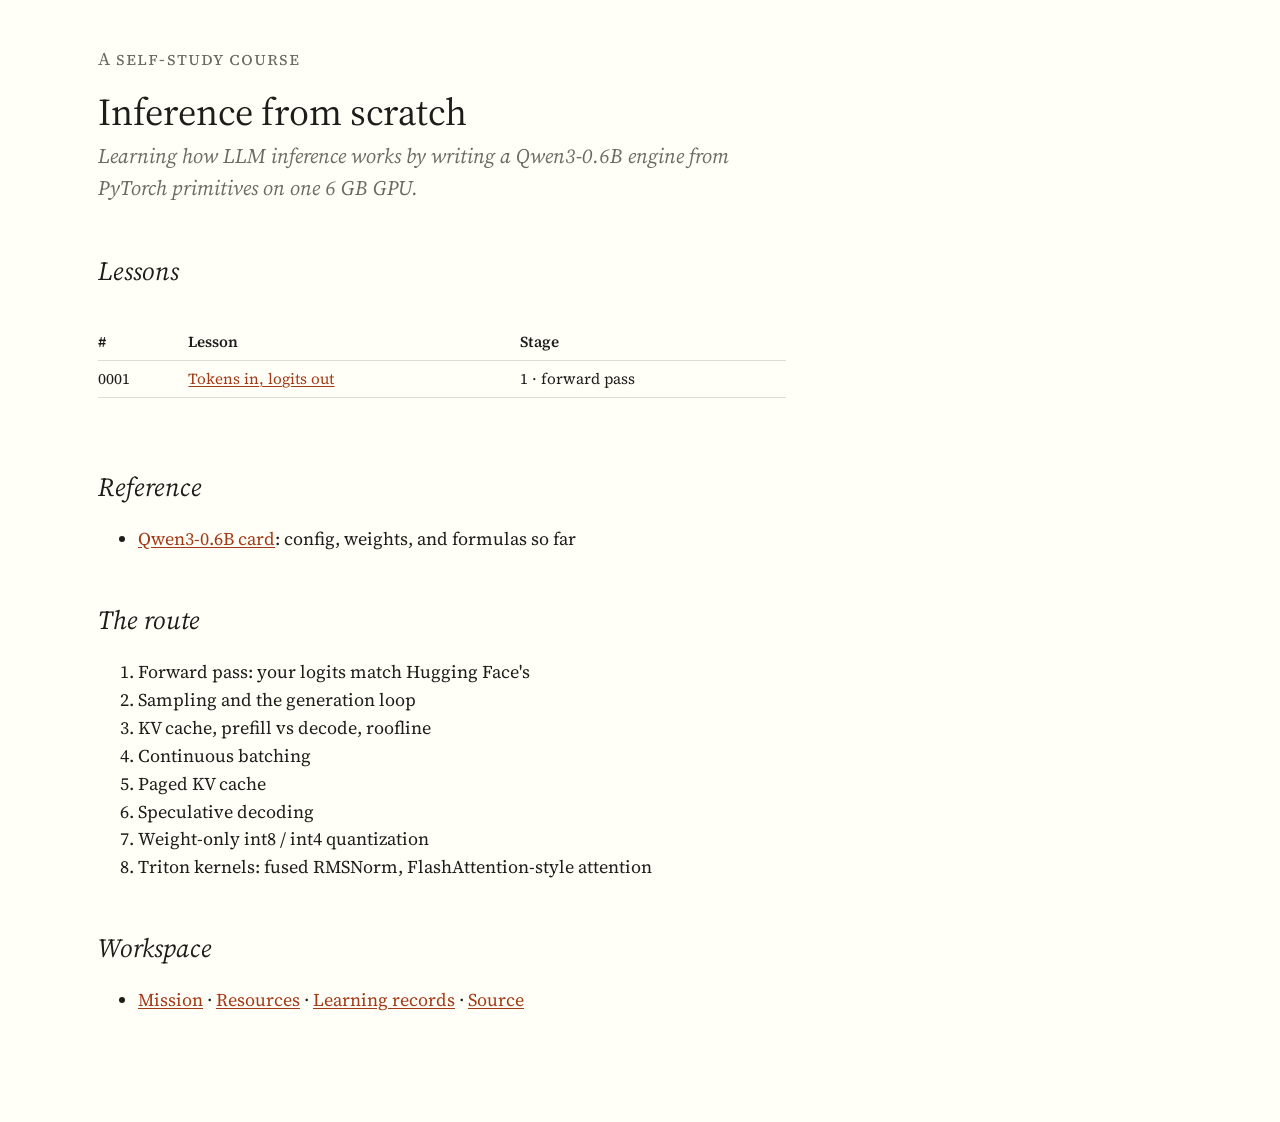
==== index.html @ fa654194 "Course scaffold and lesson 0001: tokens in, logits out" ====
<!doctype html>
<html lang="en">
<head>
<meta charset="utf-8">
<meta name="viewport" content="width=device-width, initial-scale=1">
<title>Inference From Scratch</title>
<link rel="stylesheet" href="assets/course.css">
</head>
<body>
<main>
<p class="kicker">A self-study course</p>
<h1>Inference from scratch</h1>
<p class="subtitle">Learning how LLM inference works by writing a Qwen3-0.6B engine from PyTorch primitives on one 6 GB GPU.</p>

<h2>Lessons</h2>
<div class="table-wrap"><table>
<tr><th>#</th><th>Lesson</th><th>Stage</th></tr>
<tr><td>0001</td><td><a href="lessons/0001-tokens-in-logits-out.html">Tokens in, logits out</a></td><td>1 · forward pass</td></tr>
</table></div>

<h2>Reference</h2>
<ul>
<li><a href="reference/qwen3-0.6b.html">Qwen3-0.6B card</a>: config, weights, and formulas so far</li>
</ul>

<h2>The route</h2>
<ol>
<li>Forward pass: your logits match Hugging Face's</li>
<li>Sampling and the generation loop</li>
<li>KV cache, prefill vs decode, roofline</li>
<li>Continuous batching</li>
<li>Paged KV cache</li>
<li>Speculative decoding</li>
<li>Weight-only int8 / int4 quantization</li>
<li>Triton kernels: fused RMSNorm, FlashAttention-style attention</li>
</ol>

<h2>Workspace</h2>
<ul>
<li><a href="https://github.com/TanJeeSchuan/InferenceLearn/blob/main/MISSION.md">Mission</a> · <a href="https://github.com/TanJeeSchuan/InferenceLearn/blob/main/RESOURCES.md">Resources</a> · <a href="https://github.com/TanJeeSchuan/InferenceLearn/tree/main/learning-records">Learning records</a> · <a href="https://github.com/TanJeeSchuan/InferenceLearn">Source</a></li>
</ul>
</main>
</body>
</html>
---- assets/course.css ----
/* Shared stylesheet for every lesson and reference page. */
@import url("https://fonts.googleapis.com/css2?family=Source+Serif+4:ital,opsz,wght@0,8..60,400;0,8..60,600;1,8..60,400&family=IBM+Plex+Mono:wght@400;500&display=swap");

:root {
  --bg: #fffff8;
  --fg: #1d1d1b;
  --muted: #6b6b66;
  --rule: #dcdcd2;
  --accent: #a33a17;
  --code-bg: #f3f1e7;
  --ok: #2f6f3e;
  --ok-bg: #e5f0e3;
  --bad: #9b2c2c;
  --bad-bg: #f6e4e1;
  --serif: "Source Serif 4", Georgia, serif;
  --mono: "IBM Plex Mono", ui-monospace, monospace;
  color-scheme: light;
}
@media (prefers-color-scheme: dark) {
  :root:not([data-theme="light"]) {
    --bg: #151513; --fg: #e8e6dc; --muted: #9a988e; --rule: #34332e; --accent: #e08a5f;
    --code-bg: #20201d; --ok: #8fcf9c; --ok-bg: #1d2b20; --bad: #ef9a8f; --bad-bg: #2f1c1a;
    color-scheme: dark;
  }
}
:root[data-theme="dark"] {
  --bg: #151513; --fg: #e8e6dc; --muted: #9a988e; --rule: #34332e; --accent: #e08a5f;
  --code-bg: #20201d; --ok: #8fcf9c; --ok-bg: #1d2b20; --bad: #ef9a8f; --bad-bg: #2f1c1a;
  color-scheme: dark;
}

* { box-sizing: border-box; }
html { font-size: 18px; }
body {
  margin: 0; background: var(--bg); color: var(--fg);
  font-family: var(--serif); line-height: 1.55; font-optical-sizing: auto;
  -webkit-text-size-adjust: 100%;
}
main { max-width: 40rem; margin: 0 auto; padding: 2.5rem 16px 5rem; }
@media (min-width: 1150px) { main { margin-left: max(16px, calc(50% - 31rem)); } }

h1 { font-weight: 400; font-size: 2.1rem; line-height: 1.15; margin: 0 0 .3rem; }
h2 { font-weight: 400; font-style: italic; font-size: 1.45rem; margin: 2.6rem 0 .6rem; }
h3 { font-weight: 600; font-size: 1rem; margin: 1.8rem 0 .4rem; }
p, li { hyphens: auto; }
a { color: var(--accent); text-underline-offset: 2px; }
hr { border: 0; border-top: 1px solid var(--rule); margin: 2.5rem 0; }
.kicker { font-variant: small-caps; letter-spacing: .06em; color: var(--muted); margin: 0 0 1rem; }
.subtitle { font-style: italic; color: var(--muted); font-size: 1.15rem; margin: 0 0 2rem; }

code, pre, kbd { font-family: var(--mono); font-size: .8em; }
code { background: var(--code-bg); padding: .08em .3em; border-radius: 3px; }
pre { background: var(--code-bg); padding: .9rem 1rem; overflow-x: auto; border-radius: 4px; line-height: 1.45; }
pre code { background: none; padding: 0; font-size: 1em; }

/* Tufte-style sidenotes: in the margin on wide screens, inline below. */
.sn {
  float: right; clear: right; width: 15rem; margin: .2rem -17.5rem 1rem 0;
  font-size: .78rem; line-height: 1.4; color: var(--muted);
}
@media (max-width: 1149px) {
  .sn { float: none; display: block; width: auto; margin: .6rem 0 .9rem; padding-left: .8rem; border-left: 2px solid var(--rule); }
}

.math { font-family: var(--mono); font-size: .85rem; text-align: center; margin: 1.2rem 0; overflow-x: auto; }
table { border-collapse: collapse; margin: 1.2rem 0; font-size: .85rem; width: 100%; }
th, td { text-align: left; padding: .35rem .6rem .35rem 0; border-bottom: 1px solid var(--rule); vertical-align: top; }
th { font-weight: 600; }
td code { white-space: nowrap; }
.table-wrap { overflow-x: auto; }

/* Callouts */
.task, .source, .ask {
  margin: 1.6rem 0; padding: 1rem 1.1rem; border: 1px solid var(--rule); border-radius: 4px;
}
.task { border-left: 4px solid var(--accent); }
.task > :first-child, .source > :first-child, .ask > :first-child { margin-top: 0; }
.task > :last-child, .source > :last-child, .ask > :last-child { margin-bottom: 0; }
.label { font-variant: small-caps; letter-spacing: .06em; color: var(--accent); font-weight: 600; }

/* Quiz (assets/quiz.js) */
.quiz { margin: 1.4rem 0; }
.quiz .q { margin: 0 0 .5rem; }
.quiz .opts { display: grid; gap: .4rem; }
.quiz button {
  font: inherit; font-size: .9rem; text-align: left; color: var(--fg); background: transparent;
  border: 1px solid var(--rule); border-radius: 4px; padding: .5rem .75rem; cursor: pointer;
}
.quiz button:hover:not(:disabled) { border-color: var(--accent); }
.quiz button:disabled { cursor: default; }
.quiz button.right { background: var(--ok-bg); border-color: var(--ok); }
.quiz button.wrong { background: var(--bad-bg); border-color: var(--bad); }
.quiz .why { display: none; font-size: .85rem; color: var(--muted); margin: .5rem 0 0; }
.quiz.done .why { display: block; }
.quiz-score { font-size: .85rem; color: var(--muted); font-style: italic; }

/* Predict-then-reveal (assets/quiz.js) */
.predict textarea {
  width: 100%; min-height: 4.5rem; font: inherit; font-size: .9rem; color: var(--fg);
  background: var(--code-bg); border: 1px solid var(--rule); border-radius: 4px; padding: .6rem;
}
.predict button {
  font: inherit; font-size: .85rem; margin-top: .5rem; padding: .4rem .9rem; cursor: pointer;
  color: var(--bg); background: var(--accent); border: 0; border-radius: 4px;
}
.predict .reveal { display: none; margin-top: 1rem; }
.predict.locked .reveal { display: block; }
.predict.locked button { display: none; }

nav.pager { display: flex; justify-content: space-between; gap: 1rem; font-size: .9rem; margin-top: 3rem; }

@media print {
  html { font-size: 11pt; }
  body { background: #fff; color: #000; }
  main { max-width: none; margin: 0; padding: 0 0 0 0; }
  .sn { float: none; display: block; width: auto; margin: .3rem 0 .6rem; padding-left: .6rem; border-left: 1px solid #999; color: #444; }
  .quiz .why, .predict .reveal { display: block; }
  .quiz button, .predict textarea, .predict button, nav.pager { display: none; }
  pre { white-space: pre-wrap; }
  a { color: inherit; }
}
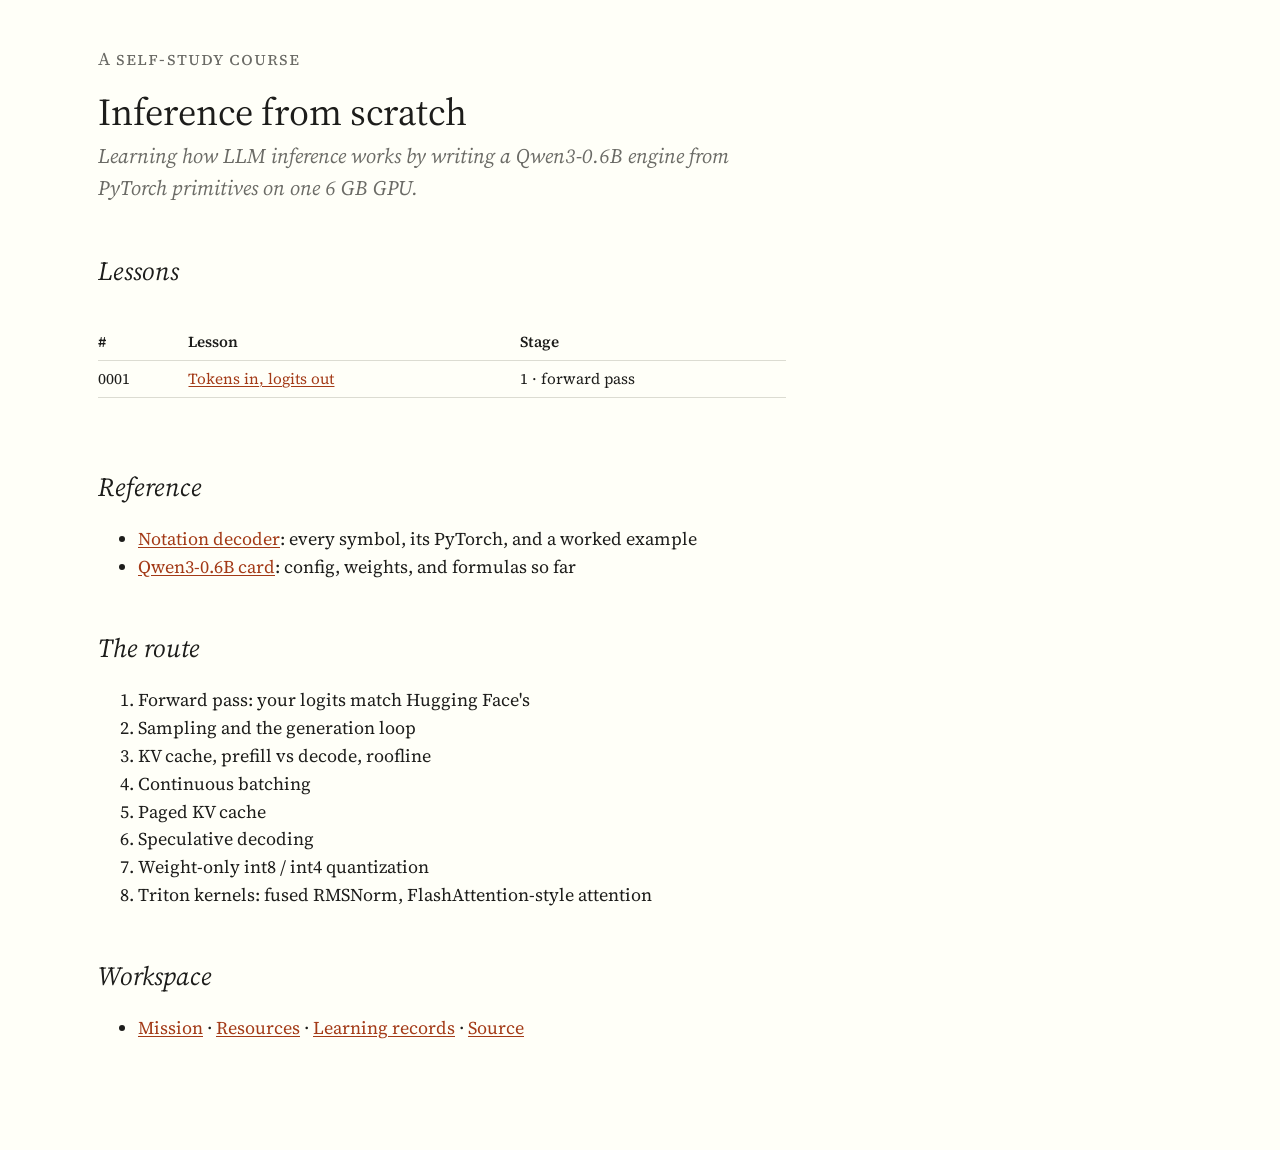
==== commit 169a1880: "Add notation decoder reference, link it from lesson 0001" ====
--- a/index.html
+++ b/index.html
@@ -20,6 +20,7 @@
 
 <h2>Reference</h2>
 <ul>
+<li><a href="reference/notation.html">Notation decoder</a>: every symbol, its PyTorch, and a worked example</li>
 <li><a href="reference/qwen3-0.6b.html">Qwen3-0.6B card</a>: config, weights, and formulas so far</li>
 </ul>
 
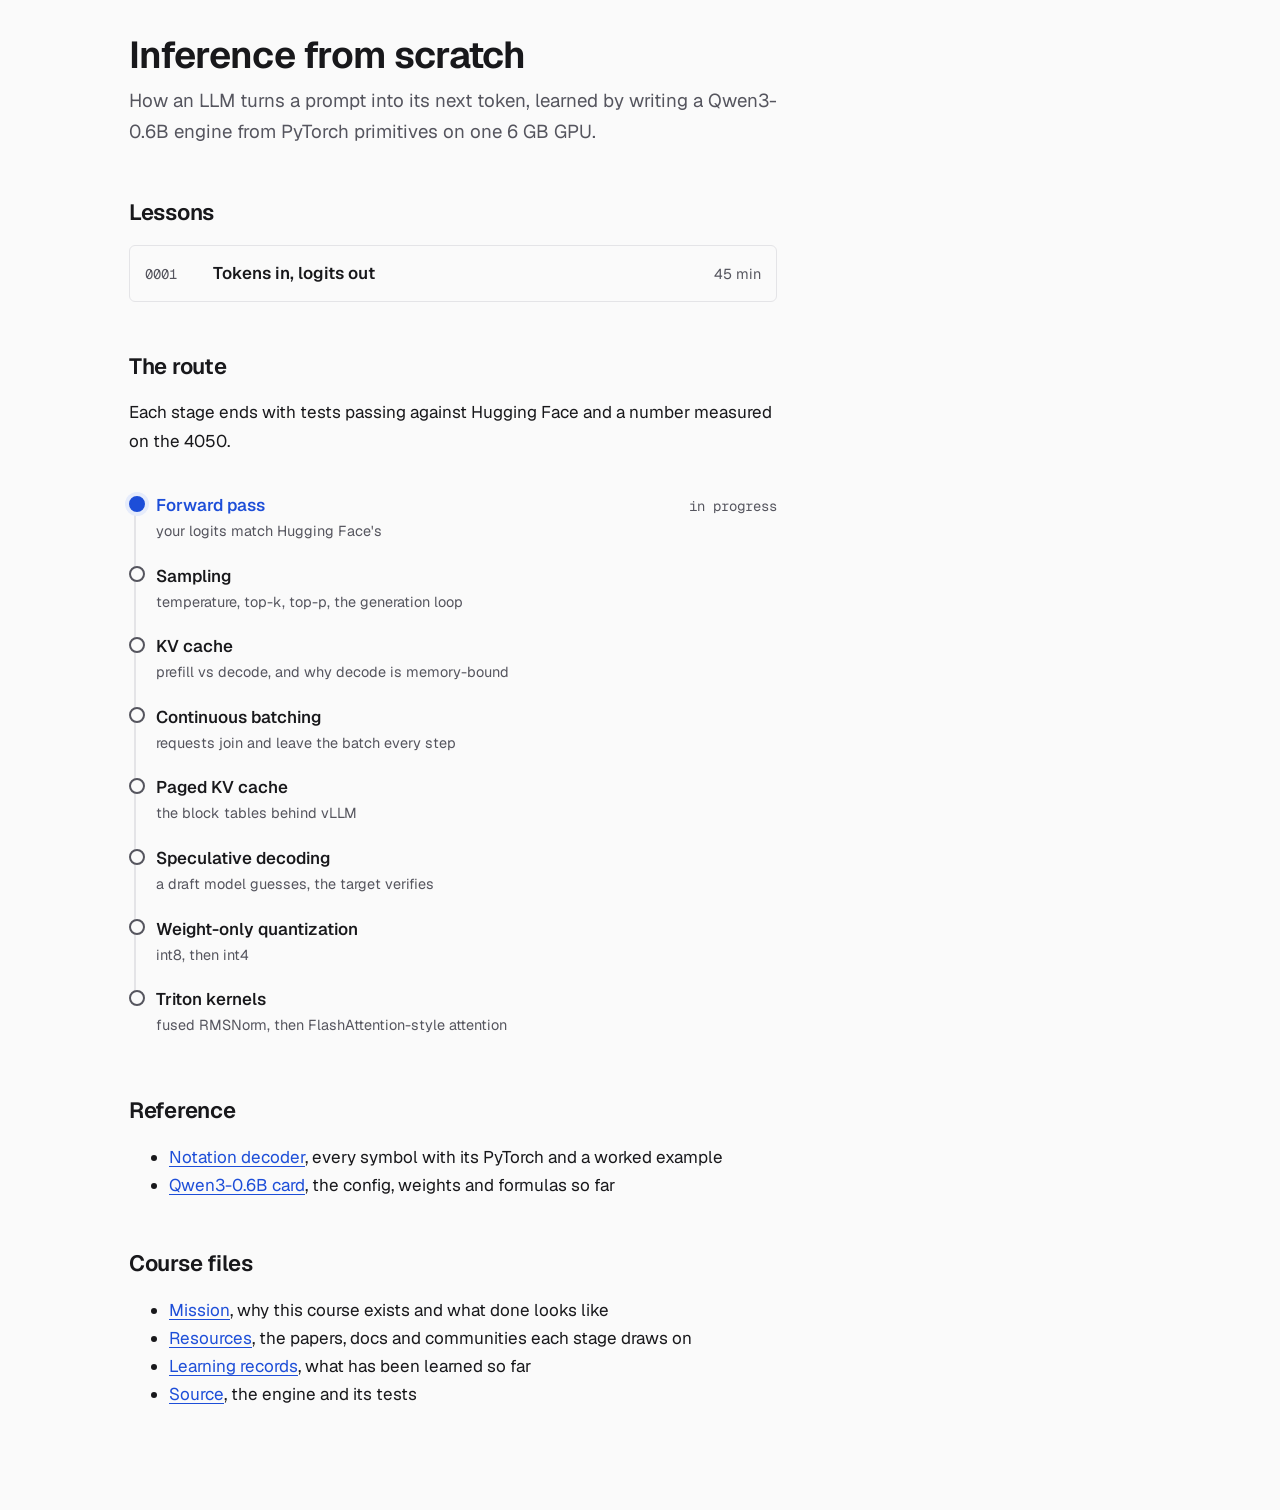
==== commit f91c6fb1: "Restyle course pages: Geist, single blue accent, pipeline rail, plainer copy" ====
--- a/index.html
+++ b/index.html
@@ -4,41 +4,44 @@
 <meta charset="utf-8">
 <meta name="viewport" content="width=device-width, initial-scale=1">
 <title>Inference From Scratch</title>
+<link rel="preload" href="assets/fonts/geist-latin-wght-normal.woff2" as="font" type="font/woff2" crossorigin>
 <link rel="stylesheet" href="assets/course.css">
 </head>
 <body>
 <main>
-<p class="kicker">A self-study course</p>
 <h1>Inference from scratch</h1>
-<p class="subtitle">Learning how LLM inference works by writing a Qwen3-0.6B engine from PyTorch primitives on one 6 GB GPU.</p>
+<p class="lede">How an LLM turns a prompt into its next token, learned by writing a Qwen3-0.6B engine from PyTorch primitives on one 6 GB GPU.</p>
 
 <h2>Lessons</h2>
-<div class="table-wrap"><table>
-<tr><th>#</th><th>Lesson</th><th>Stage</th></tr>
-<tr><td>0001</td><td><a href="lessons/0001-tokens-in-logits-out.html">Tokens in, logits out</a></td><td>1 · forward pass</td></tr>
-</table></div>
+<ol class="lessons">
+  <li><a href="lessons/0001-tokens-in-logits-out.html"><span class="n">0001</span><span class="t">Tokens in, logits out</span><span class="m">45 min</span></a></li>
+</ol>
+
+<h2>The route</h2>
+<p>Each stage ends with tests passing against Hugging Face and a number measured on the 4050.</p>
+<ol class="rail">
+  <li class="now"><span class="what">Forward pass<small>your logits match Hugging Face's</small></span><span class="shape">in progress</span></li>
+  <li><span class="what">Sampling<small>temperature, top-k, top-p, the generation loop</small></span></li>
+  <li><span class="what">KV cache<small>prefill vs decode, and why decode is memory-bound</small></span></li>
+  <li><span class="what">Continuous batching<small>requests join and leave the batch every step</small></span></li>
+  <li><span class="what">Paged KV cache<small>the block tables behind vLLM</small></span></li>
+  <li><span class="what">Speculative decoding<small>a draft model guesses, the target verifies</small></span></li>
+  <li><span class="what">Weight-only quantization<small>int8, then int4</small></span></li>
+  <li><span class="what">Triton kernels<small>fused RMSNorm, then FlashAttention-style attention</small></span></li>
+</ol>
 
 <h2>Reference</h2>
 <ul>
-<li><a href="reference/notation.html">Notation decoder</a>: every symbol, its PyTorch, and a worked example</li>
-<li><a href="reference/qwen3-0.6b.html">Qwen3-0.6B card</a>: config, weights, and formulas so far</li>
+  <li><a href="reference/notation.html">Notation decoder</a>, every symbol with its PyTorch and a worked example</li>
+  <li><a href="reference/qwen3-0.6b.html">Qwen3-0.6B card</a>, the config, weights and formulas so far</li>
 </ul>
 
-<h2>The route</h2>
-<ol>
-<li>Forward pass: your logits match Hugging Face's</li>
-<li>Sampling and the generation loop</li>
-<li>KV cache, prefill vs decode, roofline</li>
-<li>Continuous batching</li>
-<li>Paged KV cache</li>
-<li>Speculative decoding</li>
-<li>Weight-only int8 / int4 quantization</li>
-<li>Triton kernels: fused RMSNorm, FlashAttention-style attention</li>
-</ol>
-
-<h2>Workspace</h2>
+<h2>Course files</h2>
 <ul>
-<li><a href="https://github.com/TanJeeSchuan/InferenceLearn/blob/main/MISSION.md">Mission</a> · <a href="https://github.com/TanJeeSchuan/InferenceLearn/blob/main/RESOURCES.md">Resources</a> · <a href="https://github.com/TanJeeSchuan/InferenceLearn/tree/main/learning-records">Learning records</a> · <a href="https://github.com/TanJeeSchuan/InferenceLearn">Source</a></li>
+  <li><a href="https://github.com/TanJeeSchuan/InferenceLearn/blob/main/MISSION.md">Mission</a>, why this course exists and what done looks like</li>
+  <li><a href="https://github.com/TanJeeSchuan/InferenceLearn/blob/main/RESOURCES.md">Resources</a>, the papers, docs and communities each stage draws on</li>
+  <li><a href="https://github.com/TanJeeSchuan/InferenceLearn/tree/main/learning-records">Learning records</a>, what has been learned so far</li>
+  <li><a href="https://github.com/TanJeeSchuan/InferenceLearn">Source</a>, the engine and its tests</li>
 </ul>
 </main>
 </body>
--- a/assets/course.css
+++ b/assets/course.css
@@ -1,121 +1,185 @@
-/* Shared stylesheet for every lesson and reference page. */
-@import url("https://fonts.googleapis.com/css2?family=Source+Serif+4:ital,opsz,wght@0,8..60,400;0,8..60,600;1,8..60,400&family=IBM+Plex+Mono:wght@400;500&display=swap");
+/* Shared stylesheet for every course page.
+   Shape rule: blocks and controls use --radius (6px); inline code uses 4px. */
+
+@font-face {
+  font-family: "Geist";
+  src: url("fonts/geist-latin-wght-normal.woff2") format("woff2-variations");
+  font-weight: 100 900;
+  font-display: swap;
+}
+@font-face {
+  font-family: "Geist Mono";
+  src: url("fonts/geist-mono-latin-wght-normal.woff2") format("woff2-variations");
+  font-weight: 100 900;
+  font-display: swap;
+}
 
 :root {
-  --bg: #fffff8;
-  --fg: #1d1d1b;
-  --muted: #6b6b66;
-  --rule: #dcdcd2;
-  --accent: #a33a17;
-  --code-bg: #f3f1e7;
-  --ok: #2f6f3e;
-  --ok-bg: #e5f0e3;
-  --bad: #9b2c2c;
-  --bad-bg: #f6e4e1;
-  --serif: "Source Serif 4", Georgia, serif;
-  --mono: "IBM Plex Mono", ui-monospace, monospace;
+  --bg: #fafafa;
+  --fg: #18181b;
+  --muted: #55555e;
+  --rule: #e4e4e7;
+  --code-bg: #f0f0f2;
+  --accent: #1d4ed8;
+  --accent-soft: #e6ecfb;
+  --ok: #166534;
+  --ok-bg: #e7f4ea;
+  --bad: #9f1d1d;
+  --bad-bg: #fbeaea;
+  --radius: 6px;
+  --sans: "Geist", ui-sans-serif, system-ui, sans-serif;
+  --mono: "Geist Mono", ui-monospace, "SF Mono", Menlo, monospace;
   color-scheme: light;
 }
 @media (prefers-color-scheme: dark) {
   :root:not([data-theme="light"]) {
-    --bg: #151513; --fg: #e8e6dc; --muted: #9a988e; --rule: #34332e; --accent: #e08a5f;
-    --code-bg: #20201d; --ok: #8fcf9c; --ok-bg: #1d2b20; --bad: #ef9a8f; --bad-bg: #2f1c1a;
+    --bg: #111113; --fg: #e7e7ea; --muted: #a1a1aa; --rule: #2a2a2f; --code-bg: #1b1b1f;
+    --accent: #8aa9ff; --accent-soft: #1a2340;
+    --ok: #86d29b; --ok-bg: #14261a; --bad: #f19c9c; --bad-bg: #2c1515;
     color-scheme: dark;
   }
 }
 :root[data-theme="dark"] {
-  --bg: #151513; --fg: #e8e6dc; --muted: #9a988e; --rule: #34332e; --accent: #e08a5f;
-  --code-bg: #20201d; --ok: #8fcf9c; --ok-bg: #1d2b20; --bad: #ef9a8f; --bad-bg: #2f1c1a;
+  --bg: #111113; --fg: #e7e7ea; --muted: #a1a1aa; --rule: #2a2a2f; --code-bg: #1b1b1f;
+  --accent: #8aa9ff; --accent-soft: #1a2340;
+  --ok: #86d29b; --ok-bg: #14261a; --bad: #f19c9c; --bad-bg: #2c1515;
   color-scheme: dark;
 }
 
 * { box-sizing: border-box; }
-html { font-size: 18px; }
+html { font-size: 17px; -webkit-text-size-adjust: 100%; }
 body {
   margin: 0; background: var(--bg); color: var(--fg);
-  font-family: var(--serif); line-height: 1.55; font-optical-sizing: auto;
-  -webkit-text-size-adjust: 100%;
+  font-family: var(--sans); line-height: 1.65; font-feature-settings: "ss01";
 }
-main { max-width: 40rem; margin: 0 auto; padding: 2.5rem 16px 5rem; }
+main { max-width: 40rem; margin: 0 auto; padding: 2rem 16px 5rem; }
 @media (min-width: 1150px) { main { margin-left: max(16px, calc(50% - 31rem)); } }
 
-h1 { font-weight: 400; font-size: 2.1rem; line-height: 1.15; margin: 0 0 .3rem; }
-h2 { font-weight: 400; font-style: italic; font-size: 1.45rem; margin: 2.6rem 0 .6rem; }
-h3 { font-weight: 600; font-size: 1rem; margin: 1.8rem 0 .4rem; }
-p, li { hyphens: auto; }
-a { color: var(--accent); text-underline-offset: 2px; }
-hr { border: 0; border-top: 1px solid var(--rule); margin: 2.5rem 0; }
-.kicker { font-variant: small-caps; letter-spacing: .06em; color: var(--muted); margin: 0 0 1rem; }
-.subtitle { font-style: italic; color: var(--muted); font-size: 1.15rem; margin: 0 0 2rem; }
+/* Type */
+h1 { font-size: 2.2rem; line-height: 1.12; font-weight: 650; letter-spacing: -0.025em; margin: 0 0 .6rem; }
+h2 { font-size: 1.3rem; line-height: 1.3; font-weight: 620; letter-spacing: -0.012em; margin: 3rem 0 .7rem; }
+h3 { font-size: 1rem; font-weight: 620; margin: 1.8rem 0 .4rem; }
+p, li { max-width: 68ch; }
+a { color: var(--accent); text-decoration-thickness: 1px; text-underline-offset: 3px; }
+a:hover { text-decoration-thickness: 2px; }
+:focus-visible { outline: 2px solid var(--accent); outline-offset: 2px; border-radius: 4px; }
+dfn { font-style: normal; font-weight: 600; }
+.lede { font-size: 1.1rem; color: var(--muted); margin: 0 0 2rem; }
+.crumbs { font-size: .85rem; color: var(--muted); margin: 0 0 2.2rem; }
+.crumbs a { color: var(--muted); }
+hr { border: 0; border-top: 1px solid var(--rule); margin: 3rem 0; }
 
-code, pre, kbd { font-family: var(--mono); font-size: .8em; }
-code { background: var(--code-bg); padding: .08em .3em; border-radius: 3px; }
-pre { background: var(--code-bg); padding: .9rem 1rem; overflow-x: auto; border-radius: 4px; line-height: 1.45; }
+code, pre, kbd { font-family: var(--mono); font-size: .86em; }
+code { background: var(--code-bg); padding: .1em .32em; border-radius: 4px; }
+pre { background: var(--code-bg); padding: .9rem 1rem; overflow-x: auto; border-radius: var(--radius); line-height: 1.5; }
 pre code { background: none; padding: 0; font-size: 1em; }
+.math { font-family: var(--mono); font-size: .9rem; margin: 1.3rem 0; padding: .7rem 1rem; overflow-x: auto; border-left: 2px solid var(--rule); }
 
-/* Tufte-style sidenotes: in the margin on wide screens, inline below. */
+/* Sidenotes: in the margin on wide screens, inline below the paragraph otherwise. */
 .sn {
-  float: right; clear: right; width: 15rem; margin: .2rem -17.5rem 1rem 0;
-  font-size: .78rem; line-height: 1.4; color: var(--muted);
+  float: right; clear: right; width: 15rem; margin: .25rem -17.5rem 1rem 0;
+  font-size: .8rem; line-height: 1.5; color: var(--muted);
 }
 @media (max-width: 1149px) {
-  .sn { float: none; display: block; width: auto; margin: .6rem 0 .9rem; padding-left: .8rem; border-left: 2px solid var(--rule); }
+  .sn { float: none; display: block; width: auto; margin: .7rem 0 1rem; padding-left: .8rem; border-left: 2px solid var(--rule); }
 }
 
-.math { font-family: var(--mono); font-size: .85rem; text-align: center; margin: 1.2rem 0; overflow-x: auto; }
-table { border-collapse: collapse; margin: 1.2rem 0; font-size: .85rem; width: 100%; }
-th, td { text-align: left; padding: .35rem .6rem .35rem 0; border-bottom: 1px solid var(--rule); vertical-align: top; }
-th { font-weight: 600; }
+/* Tables: reference data only. */
+.table-wrap { overflow-x: auto; margin: 1.2rem 0; }
+table { border-collapse: collapse; font-size: .88rem; width: 100%; }
+th { text-align: left; font-weight: 600; color: var(--muted); padding: 0 .9rem .45rem 0; border-bottom: 1px solid var(--rule); }
+td { text-align: left; vertical-align: top; padding: .45rem .9rem .45rem 0; }
+tbody tr + tr td, tr + tr td { border-top: 1px solid color-mix(in srgb, var(--rule) 55%, transparent); }
 td code { white-space: nowrap; }
-.table-wrap { overflow-x: auto; }
 
-/* Callouts */
-.task, .source, .ask {
-  margin: 1.6rem 0; padding: 1rem 1.1rem; border: 1px solid var(--rule); border-radius: 4px;
-}
-.task { border-left: 4px solid var(--accent); }
-.task > :first-child, .source > :first-child, .ask > :first-child { margin-top: 0; }
-.task > :last-child, .source > :last-child, .ask > :last-child { margin-bottom: 0; }
-.label { font-variant: small-caps; letter-spacing: .06em; color: var(--accent); font-weight: 600; }
+/* Rail: a vertical sequence of steps (pipelines, the course route). */
+.rail { list-style: none; margin: 1.6rem 0; padding: 0; }
+.rail li { position: relative; display: grid; grid-template-columns: 1fr auto; gap: 1rem; align-items: baseline; padding: .55rem 0 .55rem 1.6rem; max-width: none; }
+.rail li::before { content: ""; position: absolute; left: 5px; top: 0; bottom: 0; width: 2px; background: var(--rule); }
+.rail li:first-child::before { top: 1.1rem; }
+.rail li:last-child::before { bottom: calc(100% - 1.1rem); }
+.rail li::after { content: ""; position: absolute; left: 0; top: .82rem; width: 12px; height: 12px; border-radius: 50%; background: var(--bg); border: 2px solid var(--muted); }
+.rail .what { font-weight: 560; }
+.rail .what small { display: block; font-weight: 400; font-size: .85rem; color: var(--muted); }
+.rail .shape { font-family: var(--mono); font-size: .82rem; color: var(--muted); white-space: nowrap; }
+.rail .you::after { border-color: var(--accent); background: var(--accent); }
+.rail .skip .what, .rail .skip .shape { color: var(--muted); }
+.rail .skip::after { border-style: dashed; }
+.rail .now::after { border-color: var(--accent); background: var(--accent); box-shadow: 0 0 0 4px var(--accent-soft); }
+.rail .now .what { color: var(--accent); }
+@media (max-width: 520px) { .rail li { grid-template-columns: 1fr; gap: .1rem; } }
+
+/* The one action box on a page. */
+.task { margin: 1.6rem 0; padding: 1.1rem 1.2rem; border: 1px solid var(--rule); border-left: 3px solid var(--accent); border-radius: var(--radius); }
+.task > :first-child { margin-top: 0; }
+.task > :last-child { margin-bottom: 0; }
+.task ol { padding-left: 1.2rem; }
+.task li + li { margin-top: .6rem; }
 
 /* Quiz (assets/quiz.js) */
-.quiz { margin: 1.4rem 0; }
-.quiz .q { margin: 0 0 .5rem; }
-.quiz .opts { display: grid; gap: .4rem; }
+.quiz { margin: 1.5rem 0; }
+.quiz .q { margin: 0 0 .55rem; font-weight: 520; }
+.quiz .opts { display: grid; gap: .45rem; }
 .quiz button {
-  font: inherit; font-size: .9rem; text-align: left; color: var(--fg); background: transparent;
-  border: 1px solid var(--rule); border-radius: 4px; padding: .5rem .75rem; cursor: pointer;
+  font: inherit; font-size: .92rem; text-align: left; color: var(--fg); background: transparent;
+  border: 1px solid var(--rule); border-radius: var(--radius); padding: .55rem .8rem; cursor: pointer;
 }
 .quiz button:hover:not(:disabled) { border-color: var(--accent); }
+.quiz button:active:not(:disabled) { transform: translateY(1px); }
 .quiz button:disabled { cursor: default; }
 .quiz button.right { background: var(--ok-bg); border-color: var(--ok); }
 .quiz button.wrong { background: var(--bad-bg); border-color: var(--bad); }
-.quiz .why { display: none; font-size: .85rem; color: var(--muted); margin: .5rem 0 0; }
+.quiz .why { display: none; font-size: .88rem; color: var(--muted); margin: .55rem 0 0; }
 .quiz.done .why { display: block; }
-.quiz-score { font-size: .85rem; color: var(--muted); font-style: italic; }
+.quiz-score { font-size: .88rem; color: var(--muted); }
 
 /* Predict-then-reveal (assets/quiz.js) */
 .predict textarea {
-  width: 100%; min-height: 4.5rem; font: inherit; font-size: .9rem; color: var(--fg);
-  background: var(--code-bg); border: 1px solid var(--rule); border-radius: 4px; padding: .6rem;
+  width: 100%; min-height: 5rem; font: inherit; font-size: .92rem; color: var(--fg);
+  background: var(--code-bg); border: 1px solid var(--rule); border-radius: var(--radius); padding: .65rem .75rem;
 }
+.predict textarea::placeholder { color: var(--muted); }
 .predict button {
-  font: inherit; font-size: .85rem; margin-top: .5rem; padding: .4rem .9rem; cursor: pointer;
-  color: var(--bg); background: var(--accent); border: 0; border-radius: 4px;
+  font: inherit; font-size: .9rem; font-weight: 560; margin-top: .6rem; padding: .45rem 1rem; cursor: pointer;
+  color: #fafafa; background: #1d4ed8; border: 0; border-radius: var(--radius);
 }
-.predict .reveal { display: none; margin-top: 1rem; }
+.predict button:active { transform: translateY(1px); }
+.predict .reveal { display: none; margin-top: 1.2rem; padding-top: .2rem; border-top: 1px solid var(--rule); }
 .predict.locked .reveal { display: block; }
 .predict.locked button { display: none; }
 
-nav.pager { display: flex; justify-content: space-between; gap: 1rem; font-size: .9rem; margin-top: 3rem; }
+/* Course home: lesson rows */
+.lessons { list-style: none; padding: 0; margin: 1rem 0; }
+.lessons li { max-width: none; }
+.lessons a { display: grid; grid-template-columns: 3.2rem 1fr auto; gap: .8rem; align-items: baseline; padding: .8rem .9rem; border: 1px solid var(--rule); border-radius: var(--radius); text-decoration: none; color: var(--fg); }
+.lessons a:hover { border-color: var(--accent); }
+.lessons .n { font-family: var(--mono); font-size: .82rem; color: var(--muted); }
+.lessons .t { font-weight: 580; }
+.lessons .m { font-size: .85rem; color: var(--muted); }
+@media (max-width: 520px) { .lessons a { grid-template-columns: 3.2rem 1fr; } .lessons .m { grid-column: 2; } }
+
+nav.pager { display: flex; justify-content: space-between; gap: 1rem; font-size: .92rem; margin-top: 3.5rem; padding-top: 1.2rem; border-top: 1px solid var(--rule); }
+
+@media (prefers-reduced-motion: reduce) {
+  .quiz button:active, .predict button:active { transform: none; }
+}
 
 @media print {
-  html { font-size: 11pt; }
-  body { background: #fff; color: #000; }
-  main { max-width: none; margin: 0; padding: 0 0 0 0; }
+  html { font-size: 10.5pt; }
+  body { background: #fff; color: #111; }
+  main { max-width: none; margin: 0; padding: 0; }
   .sn { float: none; display: block; width: auto; margin: .3rem 0 .6rem; padding-left: .6rem; border-left: 1px solid #999; color: #444; }
   .quiz .why, .predict .reveal { display: block; }
-  .quiz button, .predict textarea, .predict button, nav.pager { display: none; }
+  .quiz button, .predict textarea, .predict button, nav.pager, .crumbs { display: none; }
   pre { white-space: pre-wrap; }
   a { color: inherit; }
+  h2 { break-after: avoid; }
 }
+
+/* Short answers (shapes, numbers) sit in a 2x2 grid in the code face. */
+.quiz .opts.short { grid-template-columns: repeat(2, minmax(0, 1fr)); }
+.quiz .opts.short button { font-family: var(--mono); font-size: .86rem; }
+
+/* Reference pages carry wide tables and no sidenotes. */
+main.wide { max-width: 54rem; }
+@media (min-width: 1150px) { main.wide { margin-left: auto; } }
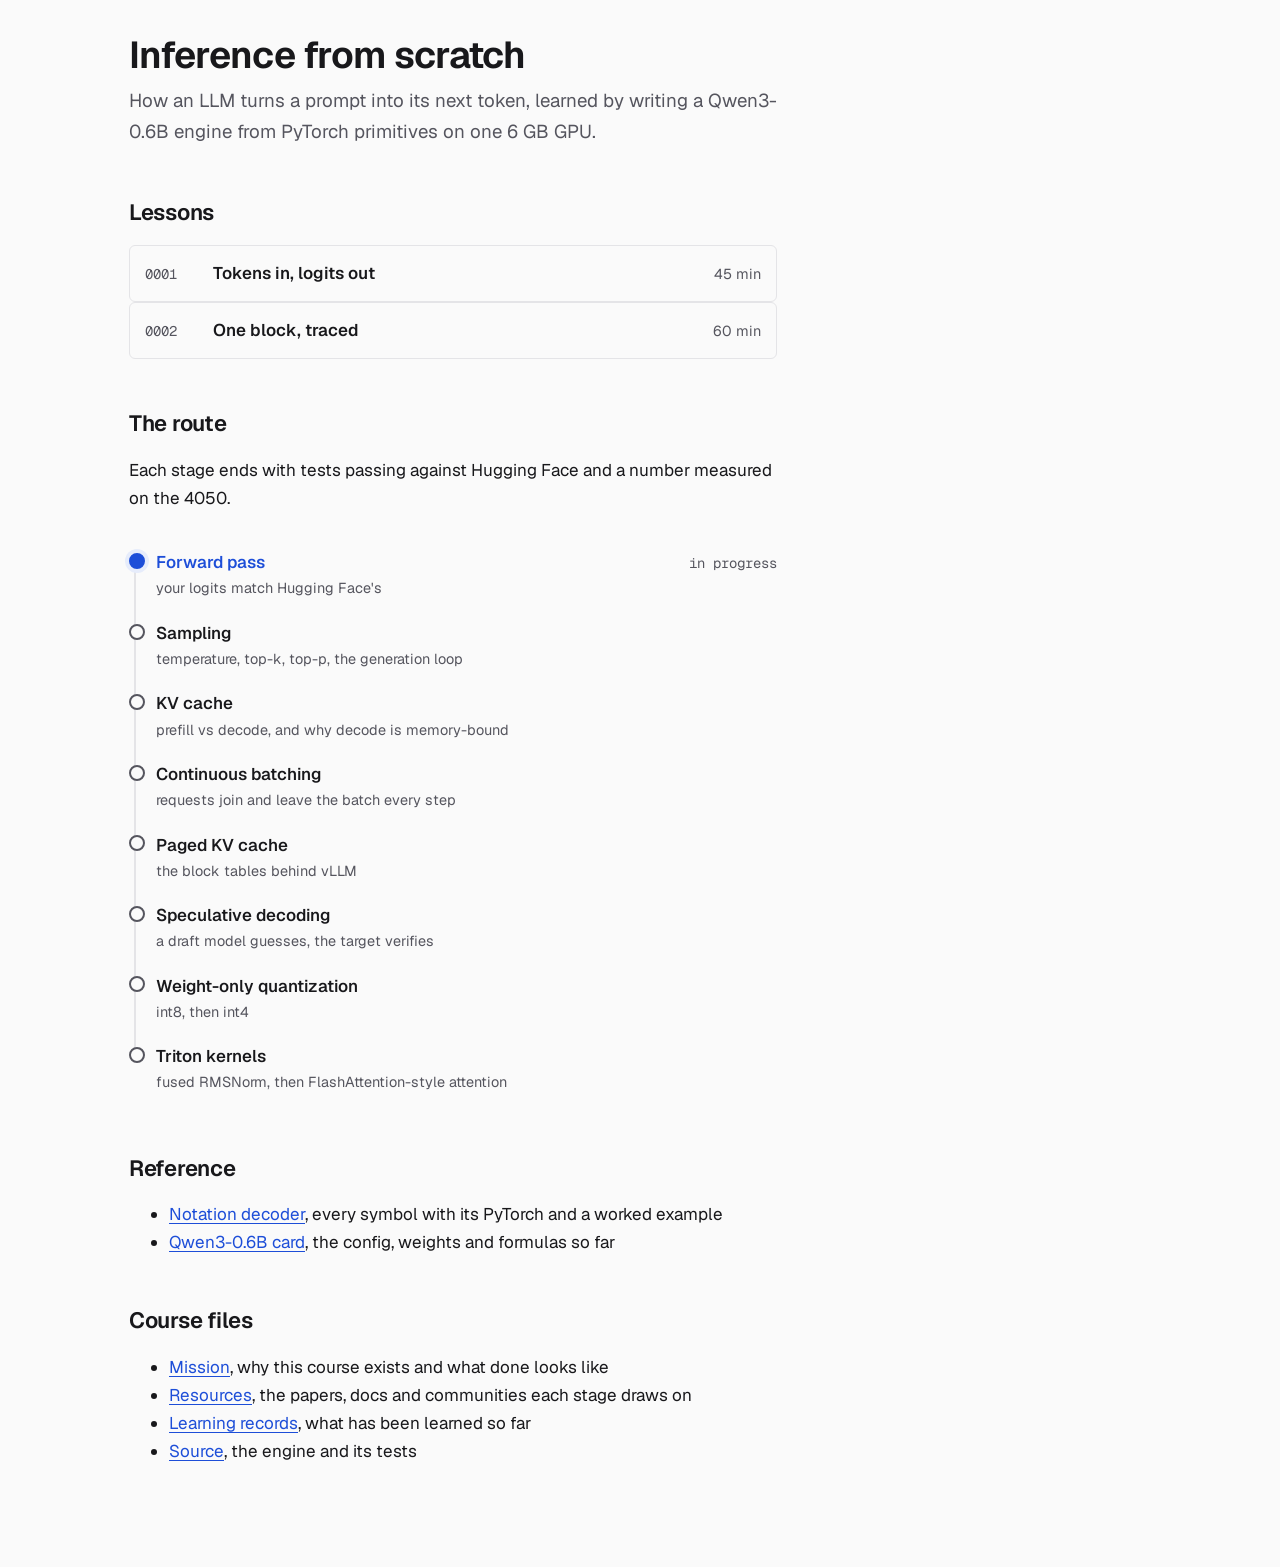
==== commit 13ceabee: "Lesson 0002: one block, traced. Shape-trace template, hashed checker, notation and card updates" ====
--- a/index.html
+++ b/index.html
@@ -15,6 +15,7 @@
 <h2>Lessons</h2>
 <ol class="lessons">
   <li><a href="lessons/0001-tokens-in-logits-out.html"><span class="n">0001</span><span class="t">Tokens in, logits out</span><span class="m">45 min</span></a></li>
+  <li><a href="lessons/0002-one-block-shape-trace.html"><span class="n">0002</span><span class="t">One block, traced</span><span class="m">60 min</span></a></li>
 </ol>
 
 <h2>The route</h2>
